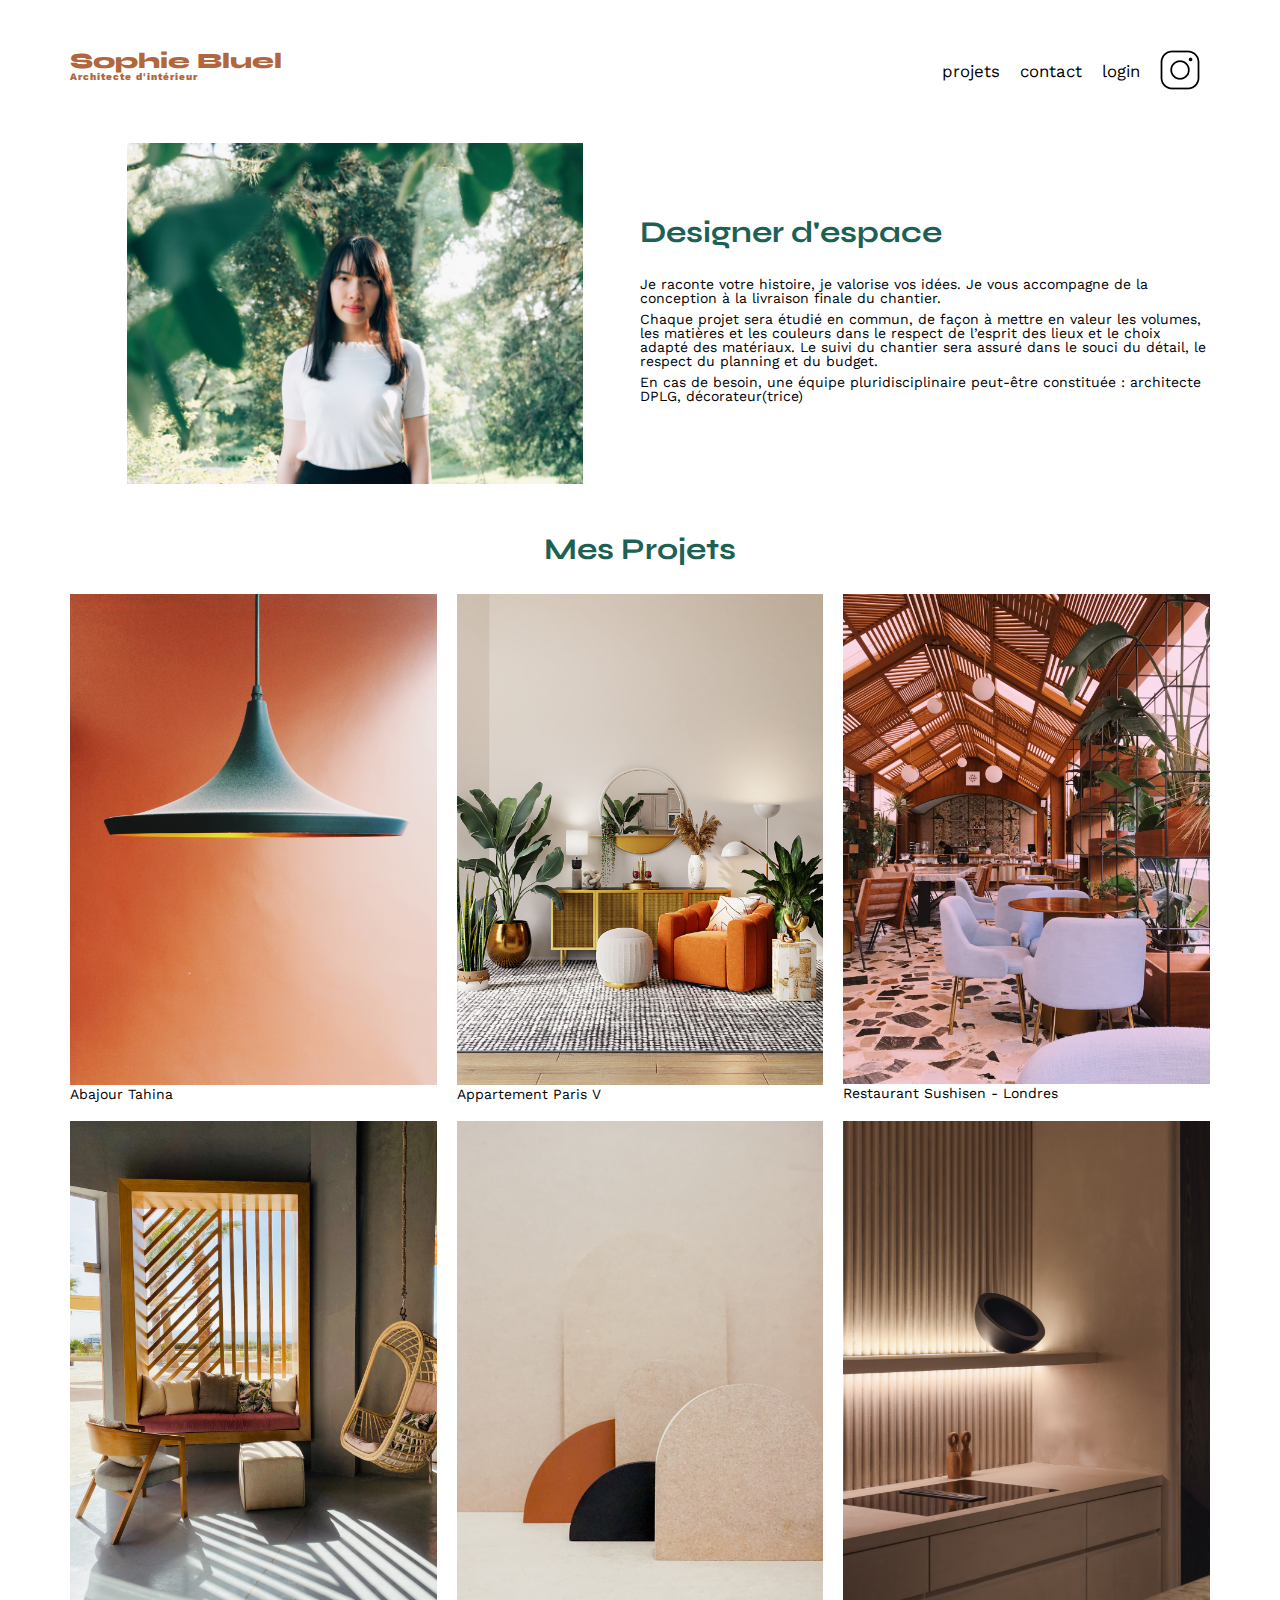
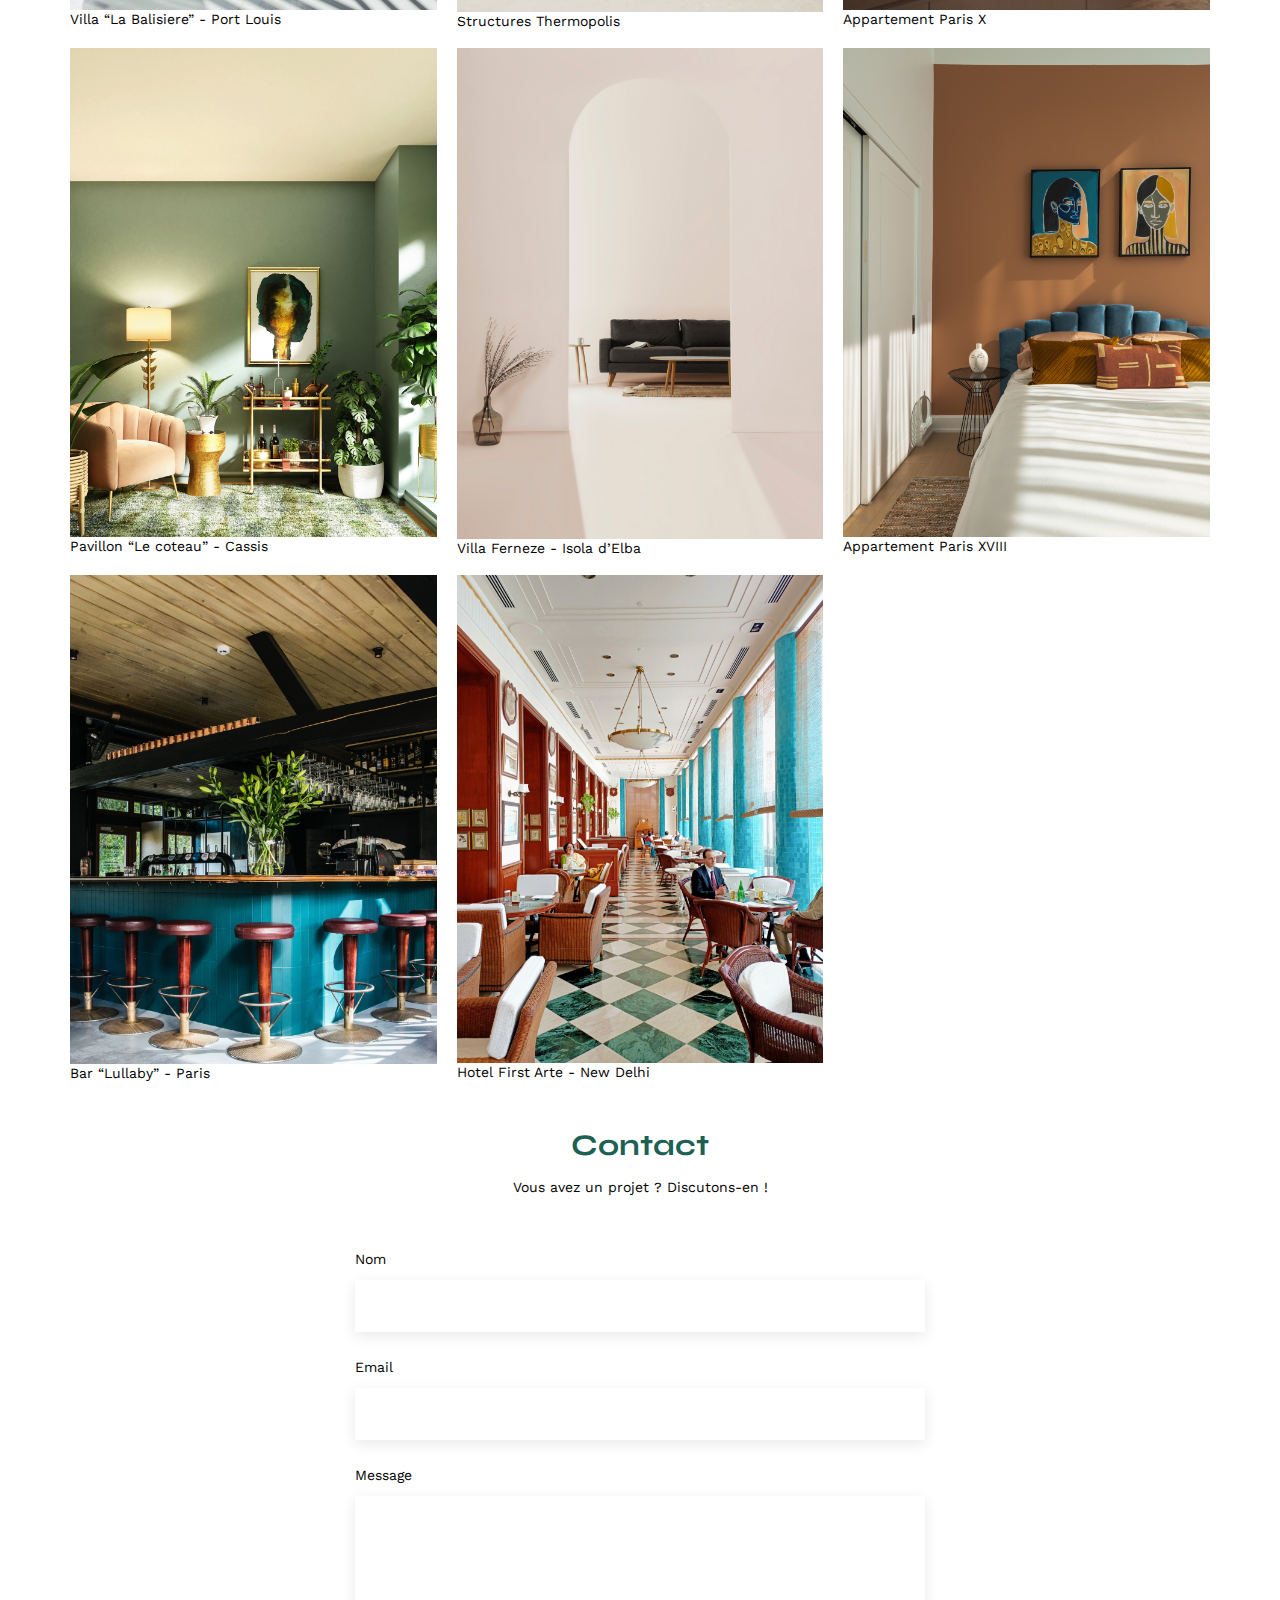
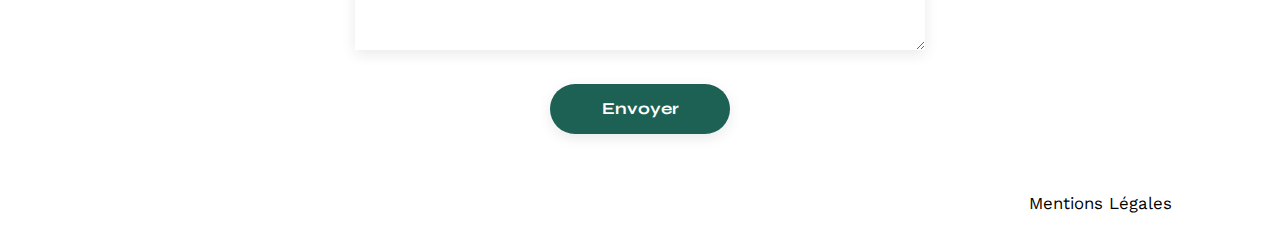
==== index.html @ c3209e40 "Étape 0 : Installez l'environnement de développement" ====
<!DOCTYPE html>
<html lang="fr">
<head>
	<meta charset="UTF-8">
	<title>Sophie Bluel - Architecte d'intérieur</title>
	<meta name="viewport" content="width=device-width, initial-scale=1.0">
	<link rel="preconnect" href="https://fonts.googleapis.com">
	<link rel="preconnect" href="https://fonts.gstatic.com" crossorigin>
	<link href="https://fonts.googleapis.com/css2?family=Syne:wght@700;800&family=Work+Sans&display=swap" rel="stylesheet">
	<meta name="description" content="">
	<link rel="stylesheet" href="./assets/style.css">
</head>
<body>
<header>
	<h1>Sophie Bluel <span>Architecte d'intérieur</span></h1>
	<nav>
		<ul>
			<li>projets</li>
			<li>contact</li>
			<li>login</li>
			<li><img src="./assets/icons/instagram.png" alt="Instagram"></li>
		</ul>
	</nav>
</header>
<main>
	<section id="introduction">
		<figure>
			<img src="./assets/images/sophie-bluel.png" alt="">
		</figure>
		<article>
			<h2>Designer d'espace</h2>
			<p>Je raconte votre histoire, je valorise vos idées. Je vous accompagne de la conception à la livraison finale du chantier.</p>
			<p>Chaque projet sera étudié en commun, de façon à mettre en valeur les volumes, les matières et les couleurs dans le respect de l’esprit des lieux et le choix adapté des matériaux. Le suivi du chantier sera assuré dans le souci du détail, le respect du planning et du budget.</p>
			<p>En cas de besoin, une équipe pluridisciplinaire peut-être constituée : architecte DPLG, décorateur(trice)</p>
		</article>
	</section>
	<section id="portfolio">
		<h2>Mes Projets</h2>
		<div class="gallery">
			<figure>
				<img src="assets/images/abajour-tahina.png" alt="Abajour Tahina">
				<figcaption>Abajour Tahina</figcaption>
			</figure>
			<figure>
				<img src="assets/images/appartement-paris-v.png" alt="Appartement Paris V">
				<figcaption>Appartement Paris V</figcaption>
			</figure>
			<figure>
				<img src="assets/images/restaurant-sushisen-londres.png" alt="Restaurant Sushisen - Londres">
				<figcaption>Restaurant Sushisen - Londres</figcaption>
			</figure>
			<figure>
				<img src="assets/images/la-balisiere.png" alt="Villa “La Balisiere” - Port Louis">
				<figcaption>Villa “La Balisiere” - Port Louis</figcaption>
			</figure>
			<figure>
				<img src="assets/images/structures-thermopolis.png" alt="Structures Thermopolis">
				<figcaption>Structures Thermopolis</figcaption>
			</figure>
			<figure>
				<img src="assets/images/appartement-paris-x.png" alt="Appartement Paris X">
				<figcaption>Appartement Paris X</figcaption>
			</figure>
			<figure>
				<img src="assets/images/le-coteau-cassis.png" alt="Pavillon “Le coteau” - Cassis">
				<figcaption>Pavillon “Le coteau” - Cassis</figcaption>
			</figure>
			<figure>
				<img src="assets/images/villa-ferneze.png" alt="Villa Ferneze - Isola d’Elba">
				<figcaption>Villa Ferneze - Isola d’Elba</figcaption>
			</figure>
			<figure>
				<img src="assets/images/appartement-paris-xviii.png" alt="Appartement Paris XVIII">
				<figcaption>Appartement Paris XVIII</figcaption>
			</figure>
			<figure>
				<img src="assets/images/bar-lullaby-paris.png" alt="Bar “Lullaby” - Paris">
				<figcaption>Bar “Lullaby” - Paris</figcaption>
			</figure>
			<figure>
				<img src="assets/images/hotel-first-arte-new-delhi.png" alt="Hotel First Arte - New Delhi">
				<figcaption>Hotel First Arte - New Delhi</figcaption>
			</figure>
		</div>
	</section>
	<section id="contact">
		<h2>Contact</h2>
		<p>Vous avez un projet ? Discutons-en !</p>
		<form action="#" method="post">
			<label for="name">Nom</label>
			<input type="text" name="name" id="name">
			<label for="email">Email</label>
			<input type="email" name="email" id="email">
			<label for="message">Message</label>
			<textarea name="message" id="message" cols="30" rows="10"></textarea>
			<input type="submit" value="Envoyer">
		</form>
	</section>
</main>

<footer>
	<nav>
		<ul>
			<li>Mentions Légales</li>
		</ul>
	</nav>
</footer>
</body>
</html>
---- assets/style.css ----
/* http://meyerweb.com/eric/tools/css/reset/
   v2.0 | 20110126
   License: none (public domain)
*/

html, body, div, span, applet, object, iframe,
h1, h2, h3, h4, h5, h6, p, blockquote, pre,
a, abbr, acronym, address, big, cite, code,
del, dfn, em, img, ins, kbd, q, s, samp,
small, strike, strong, sub, sup, tt, var,
b, u, i, center,
dl, dt, dd, ol, ul, li,
fieldset, form, label, legend,
table, caption, tbody, tfoot, thead, tr, th, td,
article, aside, canvas, details, embed,
figure, figcaption, footer, header, hgroup,
menu, nav, output, ruby, section, summary,
time, mark, audio, video {
	margin: 0;
	padding: 0;
	border: 0;
	font-size: 100%;
	font: inherit;
	vertical-align: baseline;
}
/* HTML5 display-role reset for older browsers */
article, aside, details, figcaption, figure,
footer, header, hgroup, menu, nav, section {
	display: block;
}
body {
	line-height: 1;
}
ol, ul {
	list-style: none;
}
blockquote, q {
	quotes: none;
}
blockquote:before, blockquote:after,
q:before, q:after {
	content: '';
	content: none;
}
table {
	border-collapse: collapse;
	border-spacing: 0;
}
/** end reset css**/
body {
	max-width: 1140px;
	margin:auto;
	font-family: 'Work Sans' ;
	font-size: 14px;
}
header {
	display: flex;
	justify-content: space-between;
	margin: 50px 0
}
section {
	margin: 50px 0
}

h1{
	display: flex;
	flex-direction: column;
	font-family: 'Syne';
	font-size: 22px;
	font-weight: 800;
	color: #B1663C
}

h1 > span {
	font-family: 'Work Sans';
	font-size:10px;
	letter-spacing: 0.1em;
;
}

h2{
	font-family: 'Syne';
	font-weight: 700;
	font-size: 30px;
	color: #1D6154
}
nav ul {
	display: flex;
	align-items: center;
	list-style-type: none;

}
nav li {
	padding: 0 10px;
	font-size: 1.2em;
}

li:hover {
	color: #B1663C;
}
#introduction {
	display: flex;
	align-items: center;
}
#introduction figure {
	flex: 1
}
#introduction img {
	display: block;
	margin: auto;
	width: 80%;
}

#introduction article {
	flex: 1
}
#introduction h2 {
	margin-bottom: 1em;
}

#introduction p {
	margin-bottom: 0.5em;
}
#portfolio h2 {
	text-align: center;
	margin-bottom: 1em;
}
.gallery {
	width: 100%;
	display: grid;
	grid-template-columns: 1fr 1fr 1fr;
	grid-column-gap: 20px;
	grid-row-gap: 20px;
}

.gallery img {
	width: 100%;

}
#contact {
	width: 50%;
margin: auto;
}
#contact > * {
	text-align: center;

}
#contact h2{
	margin-bottom: 20px;
}
#contact form {
	text-align: left;
	margin-top:30px;
	display: flex;
	flex-direction: column;
}

#contact input {
	height: 50px;
	font-size: 1.2em;
	border: none;
	box-shadow: 0px 4px 14px rgba(0, 0, 0, 0.09);
}
#contact label {
	margin: 2em 0 1em 0;
}
#contact textarea {
	border: none;
	box-shadow: 0px 4px 14px rgba(0, 0, 0, 0.09);
}

input[type="submit"]{
	font-family: 'Syne';
	font-weight: 700;
	color: white;
	background-color: #1D6154;
	margin : 2em auto ;
	width: 180px;
	text-align: center;
	border-radius: 60px ;
}

footer nav ul {
	display: flex;
	justify-content: flex-end;
	margin: 2em
}
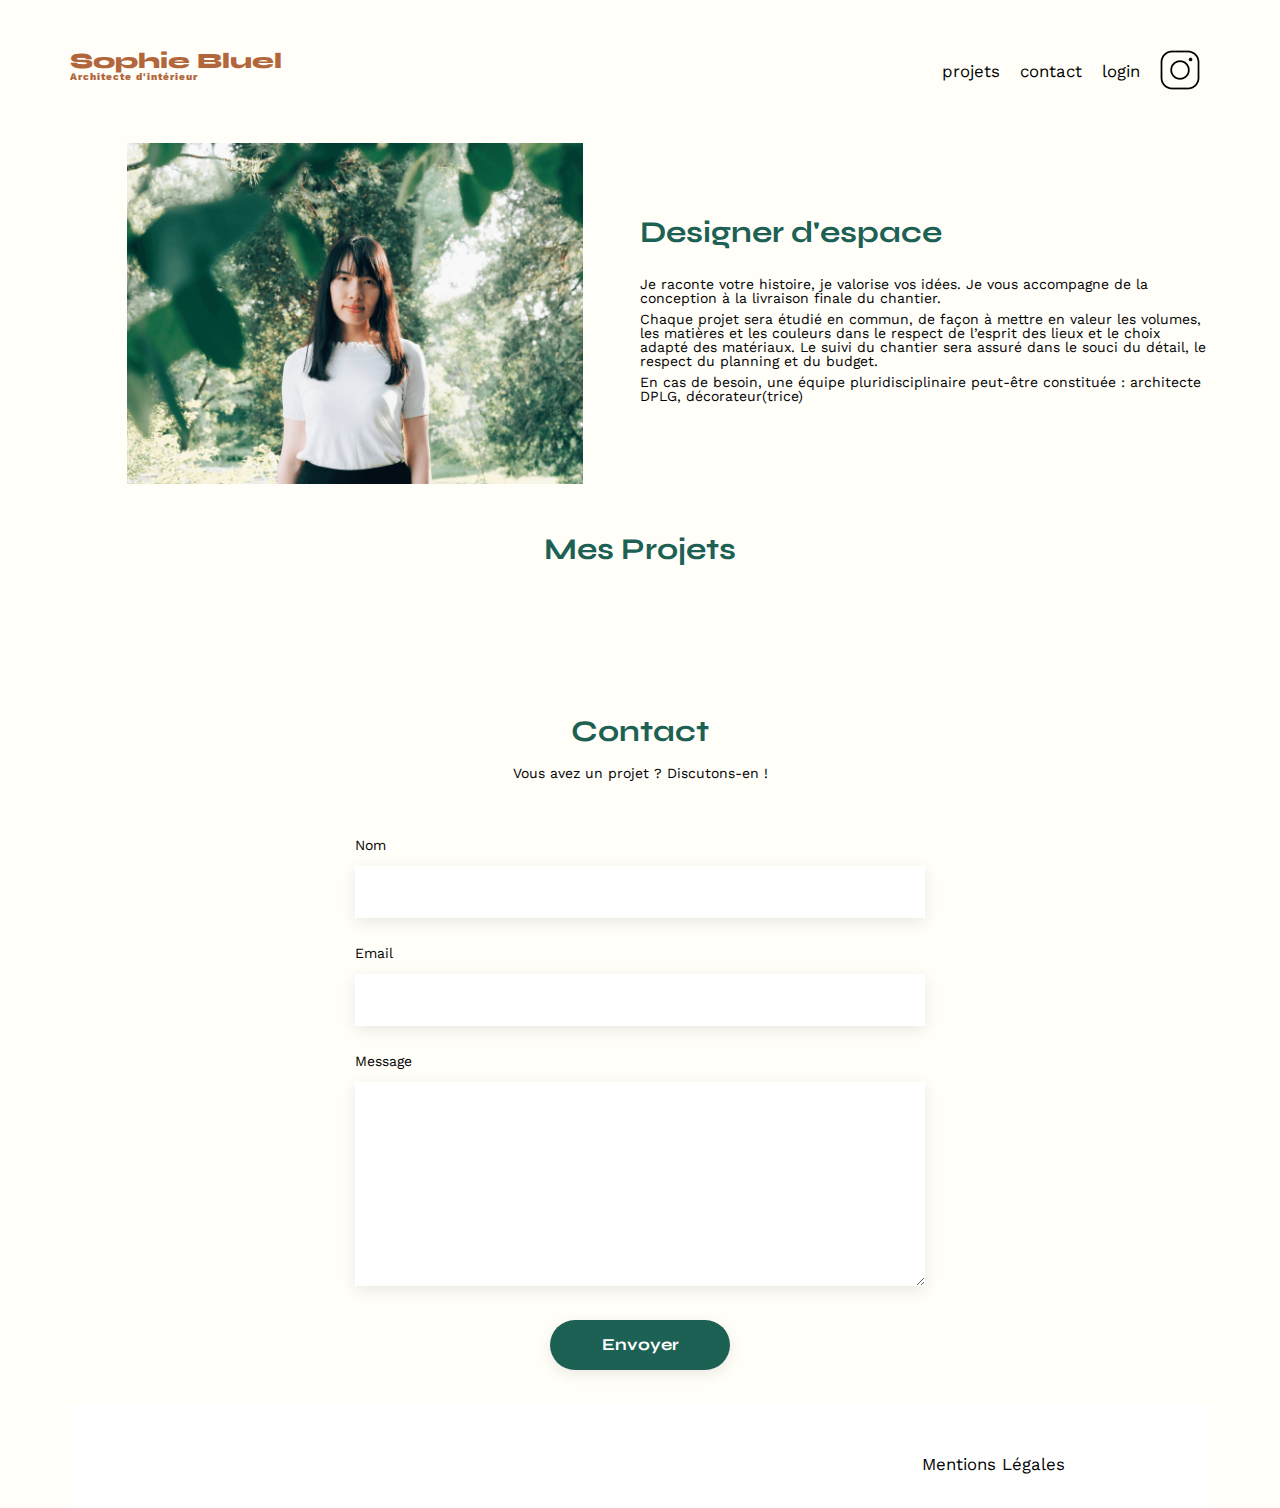
==== commit b112dbab: "Étape 1 : Créez la page de présentation des travaux à partir du HTML existant" ====
--- a/index.html
+++ b/index.html
@@ -8,24 +8,33 @@
 	<link rel="preconnect" href="https://fonts.gstatic.com" crossorigin>
 	<link href="https://fonts.googleapis.com/css2?family=Syne:wght@700;800&family=Work+Sans&display=swap" rel="stylesheet">
 	<meta name="description" content="">
-	<link rel="stylesheet" href="./assets/style.css">
+	<link rel="stylesheet" href="css/style.css">
 </head>
 <body>
 <header>
-	<h1>Sophie Bluel <span>Architecte d'intérieur</span></h1>
+	<a href="index.html">
+		<h1>Sophie Bluel <span>Architecte d'intérieur</span></h1>
+	</a>
 	<nav>
 		<ul>
-			<li>projets</li>
-			<li>contact</li>
-			<li>login</li>
-			<li><img src="./assets/icons/instagram.png" alt="Instagram"></li>
+			<li>
+				<a href="#portfolio">projets</a></li>
+			<li>
+				<a href="#contact">contact</a></li>
+			<li>
+				<a href="#">login</a></li>
+			<li>
+				<a href="#">
+					<img src="assets/icons/instagram.png" alt="Instagram">
+				</a>
+			</li>
 		</ul>
 	</nav>
 </header>
 <main>
 	<section id="introduction">
 		<figure>
-			<img src="./assets/images/sophie-bluel.png" alt="">
+			<img src="assets/images/sophie-bluel.png" alt="">
 		</figure>
 		<article>
 			<h2>Designer d'espace</h2>
@@ -36,51 +45,9 @@
 	</section>
 	<section id="portfolio">
 		<h2>Mes Projets</h2>
+		<div class="filters">
+		</div>
 		<div class="gallery">
-			<figure>
-				<img src="assets/images/abajour-tahina.png" alt="Abajour Tahina">
-				<figcaption>Abajour Tahina</figcaption>
-			</figure>
-			<figure>
-				<img src="assets/images/appartement-paris-v.png" alt="Appartement Paris V">
-				<figcaption>Appartement Paris V</figcaption>
-			</figure>
-			<figure>
-				<img src="assets/images/restaurant-sushisen-londres.png" alt="Restaurant Sushisen - Londres">
-				<figcaption>Restaurant Sushisen - Londres</figcaption>
-			</figure>
-			<figure>
-				<img src="assets/images/la-balisiere.png" alt="Villa “La Balisiere” - Port Louis">
-				<figcaption>Villa “La Balisiere” - Port Louis</figcaption>
-			</figure>
-			<figure>
-				<img src="assets/images/structures-thermopolis.png" alt="Structures Thermopolis">
-				<figcaption>Structures Thermopolis</figcaption>
-			</figure>
-			<figure>
-				<img src="assets/images/appartement-paris-x.png" alt="Appartement Paris X">
-				<figcaption>Appartement Paris X</figcaption>
-			</figure>
-			<figure>
-				<img src="assets/images/le-coteau-cassis.png" alt="Pavillon “Le coteau” - Cassis">
-				<figcaption>Pavillon “Le coteau” - Cassis</figcaption>
-			</figure>
-			<figure>
-				<img src="assets/images/villa-ferneze.png" alt="Villa Ferneze - Isola d’Elba">
-				<figcaption>Villa Ferneze - Isola d’Elba</figcaption>
-			</figure>
-			<figure>
-				<img src="assets/images/appartement-paris-xviii.png" alt="Appartement Paris XVIII">
-				<figcaption>Appartement Paris XVIII</figcaption>
-			</figure>
-			<figure>
-				<img src="assets/images/bar-lullaby-paris.png" alt="Bar “Lullaby” - Paris">
-				<figcaption>Bar “Lullaby” - Paris</figcaption>
-			</figure>
-			<figure>
-				<img src="assets/images/hotel-first-arte-new-delhi.png" alt="Hotel First Arte - New Delhi">
-				<figcaption>Hotel First Arte - New Delhi</figcaption>
-			</figure>
 		</div>
 	</section>
 	<section id="contact">
@@ -101,9 +68,14 @@
 <footer>
 	<nav>
 		<ul>
-			<li>Mentions Légales</li>
+			<li>
+				<a href="#">Mentions Légales</a></li>
 		</ul>
 	</nav>
 </footer>
+
+<!-- Entry point -->
+<script type="module" src="scripts/app.js"></script>
+
 </body>
 </html>
--- a/css/style.css
+++ b/css/style.css
@@ -0,0 +1,290 @@
+/* http://meyerweb.com/eric/tools/css/reset/
+   v2.0 | 20110126
+   License: none (public domain)
+*/
+
+html, body, div, span, applet, object, iframe,
+h1, h2, h3, h4, h5, h6, p, blockquote, pre,
+a, abbr, acronym, address, big, cite, code,
+del, dfn, em, img, ins, kbd, q, s, samp,
+small, strike, strong, sub, sup, tt, var,
+b, u, i, center,
+dl, dt, dd, ol, ul, li,
+fieldset, form, label, legend,
+table, caption, tbody, tfoot, thead, tr, th, td,
+article, aside, canvas, details, embed,
+figure, figcaption, footer, header, hgroup,
+menu, nav, output, ruby, section, summary,
+time, mark, audio, video {
+	margin: 0;
+	padding: 0;
+	border: 0;
+	font-size: 100%;
+	font: inherit;
+	vertical-align: baseline;
+}
+/* HTML5 display-role reset for older browsers */
+article, aside, details, figcaption, figure,
+footer, header, hgroup, menu, nav, section {
+	display: block;
+}
+body {
+	line-height: 1;
+}
+ol, ul {
+	list-style: none;
+}
+blockquote, q {
+	quotes: none;
+}
+blockquote:before, blockquote:after,
+q:before, q:after {
+	content: '';
+	content: none;
+}
+table {
+	border-collapse: collapse;
+	border-spacing: 0;
+}
+/** end reset css**/
+body {
+	max-width: 1140px;
+	margin:auto;
+	font-family: 'Work Sans' ;
+	font-size: 14px;
+}
+header {
+	display: flex;
+	justify-content: space-between;
+	margin: 50px 0;
+}
+section {
+	margin: 50px 0;
+}
+
+h1{
+	display: flex;
+	flex-direction: column;
+	font-family: 'Syne';
+	font-size: 22px;
+	font-weight: 800;
+	color: #B1663C;
+}
+
+h1 > span {
+	font-family: 'Work Sans';
+	font-size:10px;
+	letter-spacing: 0.1em;
+}
+
+h2{
+	font-family: 'Syne';
+	font-weight: 700;
+	font-size: 30px;
+	color: #1D6154;
+}
+nav ul {
+	display: flex;
+	align-items: center;
+	list-style-type: none;
+
+}
+nav li {
+	padding: 0 10px;
+	font-size: 1.2em;
+}
+
+li a:hover {
+	color: #B1663C;
+}
+
+#introduction {
+	display: flex;
+	align-items: center;
+}
+#introduction figure {
+	flex: 1
+}
+#introduction img {
+	display: block;
+	margin: auto;
+	width: 80%;
+}
+
+#introduction article {
+	flex: 1
+}
+#introduction h2 {
+	margin-bottom: 1em;
+}
+
+#introduction p {
+	margin-bottom: 0.5em;
+}
+#portfolio h2 {
+	text-align: center;
+	margin-bottom: 1em;
+}
+.gallery {
+	width: 100%;
+	display: grid;
+	grid-template-columns: 1fr 1fr 1fr;
+	grid-column-gap: 20px;
+	grid-row-gap: 20px;
+}
+
+.gallery img {
+	width: 100%;
+
+}
+#contact {
+	width: 50%;
+margin: auto;
+}
+#contact > * {
+	text-align: center;
+
+}
+#contact h2{
+	margin-bottom: 20px;
+}
+#contact form {
+	text-align: left;
+	margin-top:30px;
+	display: flex;
+	flex-direction: column;
+}
+
+#contact input {
+	height: 50px;
+	font-size: 1.2em;
+	border: none;
+	box-shadow: 0px 4px 14px rgba(0, 0, 0, 0.09);
+}
+#contact label {
+	margin: 2em 0 1em 0;
+}
+#contact textarea {
+	border: none;
+	box-shadow: 0px 4px 14px rgba(0, 0, 0, 0.09);
+}
+
+input[type="submit"] {
+	font-family: 'Syne';
+	font-weight: 700;
+	color: white;
+	background-color: #1D6154;
+	margin : 2em auto ;
+	width: 180px;
+	text-align: center;
+	border-radius: 60px ;
+}
+
+footer nav ul {
+	display: flex;
+	justify-content: flex-end;
+	margin: 2em
+}
+
+
+/* Generic classes*/
+body {
+	background: #FFFEF8;
+	scroll-behavior: smooth;
+}
+
+a:link,
+a:visited {
+	color: currentColor;
+}	
+
+a:hover,
+a:focus,
+a:active,
+li .active {
+	font-weight: 700;
+}
+
+input[type="submit"]:hover,
+input[type="submit"]:focus,
+.filters button:hover,
+.filters button:focus,
+.filters .active {
+	color: #fff;
+	background-color: #0E2F28;
+}
+
+a {
+	text-decoration: none;
+}
+
+a,
+ul li,
+input,
+button {
+	cursor: pointer;
+}
+
+article p::selection,
+figcaption::selection {
+	color: #B1663C;
+}
+
+input[type="text"],
+input[type="email"],
+textarea {
+	font-family: 'Work Sans';
+}
+
+textarea {
+	font-size: 1.2em;
+}
+
+footer {
+	height: 60px;
+	background-color: #fff;
+	padding: 24px 107px 20px 0;
+}
+
+/* Works */
+
+.filters {
+	display: flex;
+	justify-content: center;
+	align-items: center;
+	gap: 10px;
+	margin: 51px 0;
+}
+
+.filters button {
+	font-family: 'Syne';
+	font-weight: 700;
+	font-size: 16px;
+	text-align: center;
+	color: #1D6154;
+	background-color: transparent;
+	border-radius: 60px;
+	border: 1px solid #1D6154;
+	padding: 9px 15px;
+	cursor: pointer;
+	min-width: 100px;
+}
+
+figcaption {
+	padding-top: 7px;
+}
+
+
+/* Login */
+
+.section-login {
+	display: flex;
+	flex-direction: column;
+	justify-content: center;
+	max-width: 380px;
+	padding: 150px 0px 355px 0px;
+}
+
+.section-login a {
+	text-decoration: underline;
+}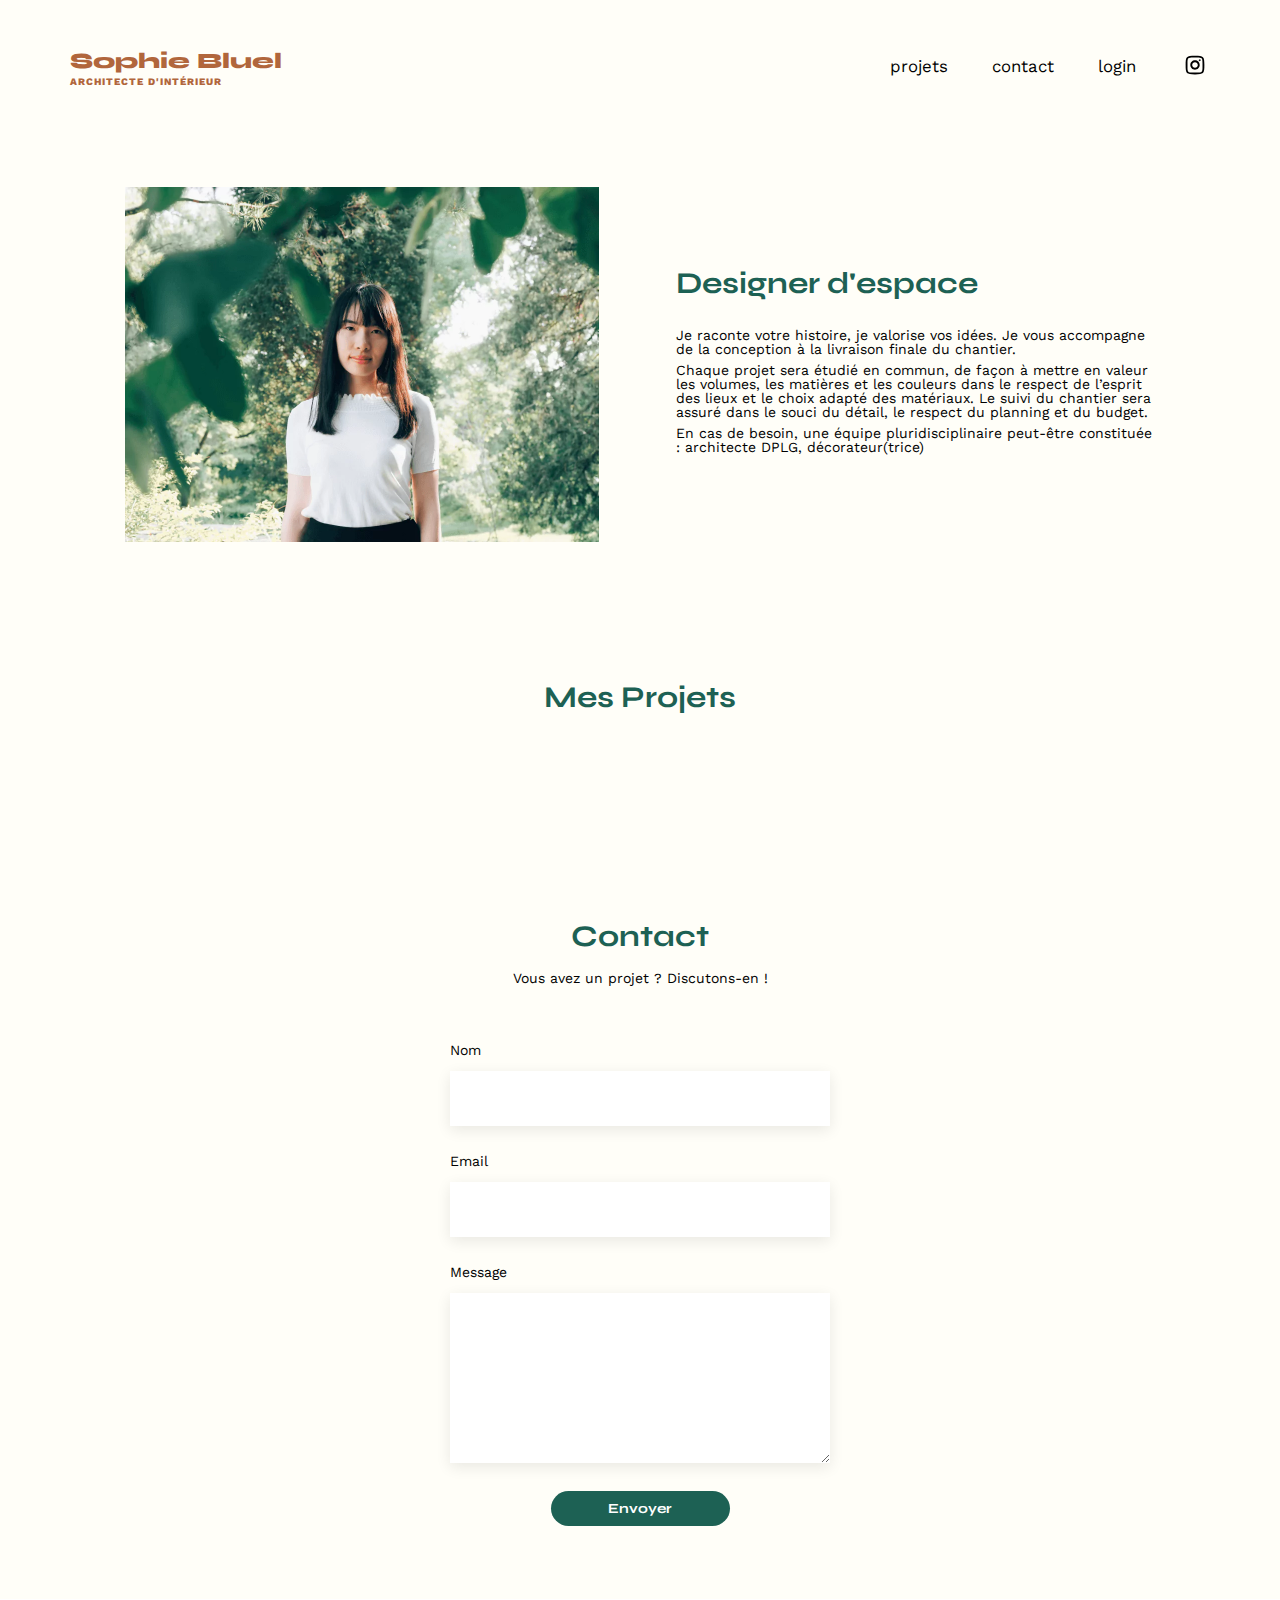
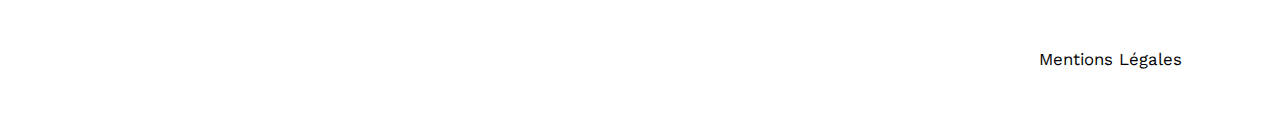
==== commit 86e62daa: "Étape 3.1 : Ajout de la fenêtre modale" ====
--- a/index.html
+++ b/index.html
@@ -10,72 +10,255 @@
 	<meta name="description" content="">
 	<link rel="stylesheet" href="css/style.css">
 </head>
+
 <body>
-<header>
-	<a href="index.html">
-		<h1>Sophie Bluel <span>Architecte d'intérieur</span></h1>
-	</a>
-	<nav>
-		<ul>
-			<li>
-				<a href="#portfolio">projets</a></li>
-			<li>
-				<a href="#contact">contact</a></li>
-			<li>
-				<a href="#">login</a></li>
-			<li>
-				<a href="#">
-					<img src="assets/icons/instagram.png" alt="Instagram">
-				</a>
-			</li>
-		</ul>
-	</nav>
-</header>
-<main>
-	<section id="introduction">
-		<figure>
-			<img src="assets/images/sophie-bluel.png" alt="">
-		</figure>
-		<article>
-			<h2>Designer d'espace</h2>
-			<p>Je raconte votre histoire, je valorise vos idées. Je vous accompagne de la conception à la livraison finale du chantier.</p>
-			<p>Chaque projet sera étudié en commun, de façon à mettre en valeur les volumes, les matières et les couleurs dans le respect de l’esprit des lieux et le choix adapté des matériaux. Le suivi du chantier sera assuré dans le souci du détail, le respect du planning et du budget.</p>
-			<p>En cas de besoin, une équipe pluridisciplinaire peut-être constituée : architecte DPLG, décorateur(trice)</p>
-		</article>
-	</section>
-	<section id="portfolio">
-		<h2>Mes Projets</h2>
-		<div class="filters">
+
+	<!-- Banner -->
+	<div class="editor-mode">
+		<div class="banner-editor-mode">
+			<svg class="feather feather-edit" fill="none" height="16" stroke="currentColor" stroke-linecap="round" stroke-linejoin="round" stroke-width="2" viewBox="0 0 24 24" width="24" xmlns="http://www.w3.org/2000/svg">
+				<path d="M11 4H4a2 2 0 0 0-2 2v14a2 2 0 0 0 2 2h14a2 2 0 0 0 2-2v-7"/>
+				<path d="M18.5 2.5a2.121 2.121 0 0 1 3 3L12 15l-4 1 1-4 9.5-9.5z"/>
+			</svg>
+			<p>Mode édition</p>
 		</div>
-		<div class="gallery">
-		</div>
-	</section>
-	<section id="contact">
-		<h2>Contact</h2>
-		<p>Vous avez un projet ? Discutons-en !</p>
-		<form action="#" method="post">
-			<label for="name">Nom</label>
-			<input type="text" name="name" id="name">
-			<label for="email">Email</label>
-			<input type="email" name="email" id="email">
-			<label for="message">Message</label>
-			<textarea name="message" id="message" cols="30" rows="10"></textarea>
-			<input type="submit" value="Envoyer">
-		</form>
-	</section>
-</main>
-
-<footer>
-	<nav>
-		<ul>
-			<li>
-				<a href="#">Mentions Légales</a></li>
-		</ul>
-	</nav>
-</footer>
-
-<!-- Entry point -->
-<script type="module" src="scripts/app.js"></script>
+	</div>
+	<!-- End of banner -->
+
+	<!-- Header -->
+	<header class="screen-main">
+		<a href="index.html">
+			<h1>Sophie Bluel <span>Architecte d'intérieur</span></h1>
+		</a>
+		<nav>
+			<ul>
+				<li>
+					<a href="#portfolio">projets</a></li>
+				<li>
+					<a href="#contact">contact</a></li>
+				<li>
+					<a href="./pages/login.html" id="login__label">login</a></li>
+				<li>
+					<a href="#">
+						<svg xmlns="http://www.w3.org/2000/svg" x="0px" y="0px" width="30" height="30" viewBox="0 0 64 64">
+							<path d="M 31.820312 12 C 13.439312 12 12 13.439312 12 31.820312 L 12 32.179688 C 12 50.560688 13.439312 52 31.820312 52 L 32.179688 52 C 50.560688 52 52 50.560688 52 32.179688 L 52 32 C 52 13.452 50.548 12 32 12 L 31.820312 12 z M 28 16 L 36 16 C 47.129 16 48 16.871 48 28 L 48 36 C 48 47.129 47.129 48 36 48 L 28 48 C 16.871 48 16 47.129 16 36 L 16 28 C 16 16.871 16.871 16 28 16 z M 41.994141 20 C 40.889141 20.003 39.997 20.900859 40 22.005859 C 40.003 23.110859 40.900859 24.003 42.005859 24 C 43.110859 23.997 44.003 23.099141 44 21.994141 C 43.997 20.889141 43.099141 19.997 41.994141 20 z M 31.976562 22 C 26.454563 22.013 21.987 26.501437 22 32.023438 C 22.013 37.545437 26.501437 42.013 32.023438 42 C 37.545437 41.987 42.013 37.498562 42 31.976562 C 41.987 26.454563 37.498562 21.987 31.976562 22 z M 31.986328 26 C 35.299328 25.992 37.992 28.673328 38 31.986328 C 38.007 35.299328 35.326672 37.992 32.013672 38 C 28.700672 38.008 26.008 35.327672 26 32.013672 C 25.992 28.700672 28.673328 26.008 31.986328 26 z"></path>
+						</svg>
+					</a>
+				</li>
+			</ul>
+		</nav>
+	</header>
+	<!-- End of header -->
+
+	<!-- Main -->
+	<main class="screen-main">
+
+		<!-- Section Introduction -->
+		<section id="introduction" class="screen-inner">
+			<figure>
+				<img src="assets/images/sophie-bluel.webp" width="474" height="355" alt="Photo de Sophie Bluel sur fond de feuillage vert">
+			</figure>
+			<article>
+				<h2>Designer d'espace</h2>
+				<p>Je raconte votre histoire, je valorise vos idées. Je vous accompagne de la conception à la livraison finale du chantier.</p>
+				<p>Chaque projet sera étudié en commun, de façon à mettre en valeur les volumes, les matières et les couleurs dans le respect de l’esprit des lieux et le choix adapté des matériaux. Le suivi du chantier sera assuré dans le souci du détail, le respect du planning et du budget.</p>
+				<p>En cas de besoin, une équipe pluridisciplinaire peut-être constituée : architecte DPLG, décorateur(trice)</p>
+			</article>
+		</section>
+		<!-- End of Introduction -->
+
+		<!-- Modal section -->
+		<section class="editor-mode">
+
+			<dialog class="modal">
+				<img src="assets/icons/array.svg" class="modal__nav--back" alt="Retourner à l'étape précédente">
+				<img src="assets/icons/cross.svg" class="modal__nav--close" alt="Fermer la fenêtre">
+				<h3 class="modal__heading">Galerie photo</h3>
+
+				<!-- modal__wrapper -->
+				<div class="modal__wrapper">
+
+					<!-- modal-delete section -->
+					<section class="modal-delete modal__page--1">
+
+						<div class="modal-delete__gallery">
+							<figure>
+								<img src="assets/images/abajour-tahina.webp" class="modal-delete__image" alt="Abajour Tahina">
+								<span class="modal-delete__icon">
+									<img src="assets/icons/trash.svg" class="modal-delete__trash" alt="Icône pour supprimer un projet">	
+								</span>
+								</figure>
+							<figure>
+								<img src="assets/images/appartement-paris-v.webp" class="modal-delete__image" alt="Appartement Paris V">
+								<span class="modal-delete__icon">
+									<img src="assets/icons/trash.svg" class="modal-delete__trash" alt="Icône pour supprimer un projet">	
+								</span>
+							</figure>
+							<figure>
+								<img src="assets/images/restaurant-sushisen-londres.webp" class="modal-delete__image" alt="Restaurant Sushisen - Londres">
+								<span class="modal-delete__icon">
+									<img src="assets/icons/trash.svg" class="modal-delete__trash" alt="Icône pour supprimer un projet">	
+								</span>
+							</figure>
+							<figure>
+								<img src="assets/images/la-balisiere.webp" class="modal-delete__image" alt="Villa La Balisiere - Port Louis">
+								<span class="modal-delete__icon">
+									<img src="assets/icons/trash.svg" class="modal-delete__trash" alt="Icône pour supprimer un projet">	
+								</span>
+							</figure>
+							<figure>
+								<img src="assets/images/structures-thermopolis.webp" class="modal-delete__image" alt="Structures Thermopolis">
+								<span class="modal-delete__icon">
+									<img src="assets/icons/trash.svg" class="modal-delete__trash" alt="Icône pour supprimer un projet">	
+								</span>
+							</figure>
+							<figure>
+								<img src="assets/images/appartement-paris-x.webp" class="modal-delete__image" alt="Appartement Paris X">
+								<span class="modal-delete__icon">
+									<img src="assets/icons/trash.svg" class="modal-delete__trash" alt="Icône pour supprimer un projet">	
+								</span>
+							</figure>
+							<figure>
+								<img src="assets/images/la-balisiere.webp" class="modal-delete__image" alt="Villa La Balisiere - Port Louis">
+								<span class="modal-delete__icon">
+									<img src="assets/icons/trash.svg" class="modal-delete__trash" alt="Icône pour supprimer un projet">	
+								</span>
+							</figure>
+							<figure>
+								<img src="assets/images/structures-thermopolis.webp" class="modal-delete__image" alt="Structures Thermopolis">
+								<span class="modal-delete__icon">
+									<img src="assets/icons/trash.svg" class="modal-delete__trash" alt="Icône pour supprimer un projet">	
+								</span>
+							</figure>
+							<figure>
+								<img src="assets/images/appartement-paris-x.webp" class="modal-delete__image" alt="Appartement Paris X">
+								<span class="modal-delete__icon">
+									<img src="assets/icons/trash.svg" class="modal-delete__trash" alt="Icône pour supprimer un projet">	
+								</span>
+							</figure>
+							<figure>
+								<img src="assets/images/appartement-paris-x.webp" class="modal-delete__image" alt="Appartement Paris X">
+								<span class="modal-delete__icon">
+									<img src="assets/icons/trash.svg" class="modal-delete__trash" alt="Icône pour supprimer un projet">	
+								</span>
+							</figure>
+						</div>
+
+						<div class="modal-delete__nav">
+							<button class="cta modal__cta modal-delete__cta" id="add-project">Ajouter une photo</button>
+						</div>
+
+					</section>
+					<!-- End of modal-delete section -->
+
+					<!-- modal-add section -->
+					<section class="modal-add modal__page--2">
+
+						<form class="modal-add__form" method="dialog">
+
+							<div class="photo-upload">
+								<img 
+									src="assets/icons/upload-photo.svg" 
+									class="photo-upload__image" 
+									alt="Icône représentant une image-type">
+								<label 
+									for="photo-file" 
+									class="photo-upload__label">
+									<strong>+ Ajouter photo</strong>
+								</label>
+								<input 
+									type="file" 
+									id="photo-file"
+									name="photo-file" 
+									class="photo-upload__input" 
+									accept="image/jpg, image/png" />
+								<p>jpg, png : 4mo max</p>
+							</div>
+
+
+							<label for="photo-title" class="photo-title__label">Titre</label>
+							<input type="text" name="photo-title" id="photo-title">
+
+							<label for="photo-category" class="photo-category__label">Catégorie</label>
+							<select name="categories" id="photo-category">
+								<option value=""></option>
+								<option value="objets">Objets</option>
+								<option value="appartements">Appartements</option>
+								<option value="bar-et-restaurant">Bar & Restaurant</option>
+							</select>
+
+							<div class="modal-add__border">
+								<input type="submit" value="Valider" id="save-project" class="cta modal__cta" disabled>
+							</div>
+
+						</form>
+			
+					</section>
+					<!-- End of modal-add section -->
+
+				</div>
+				<!-- End of modal__wrapper -->
+
+			</dialog>
+
+		</section>
+		<!-- Enf of modal section -->
+
+		<!-- Portfolio section -->
+		<section id="portfolio" class="screen-inner">
+			<div class="portfolio__heading">
+				<h2>Mes Projets</h2>
+				<div class="editor-mode">
+					<div class="modal--open button-modify">
+						<svg class="feather feather-edit" fill="none" height="16" stroke="currentColor" stroke-linecap="round" stroke-linejoin="round" stroke-width="2" viewBox="0 0 24 24" width="24" xmlns="http://www.w3.org/2000/svg">
+							<path d="M11 4H4a2 2 0 0 0-2 2v14a2 2 0 0 0 2 2h14a2 2 0 0 0 2-2v-7"/>
+							<path d="M18.5 2.5a2.121 2.121 0 0 1 3 3L12 15l-4 1 1-4 9.5-9.5z"/>
+						</svg>
+						<p>modifier</p>
+					</div>
+				</div>
+			</div>
+			<div class="visitor-mode">
+				<div class="filters">
+				</div>	
+			</div>
+			<div class="gallery">
+			</div>
+		</section>
+		<!-- End of portfolio section -->
+
+		<!-- Contact section -->
+		<section id="contact-form" class="section-form section-form--contact">
+			<h2>Contact</h2>
+			<p>Vous avez un projet ? Discutons-en !</p>
+			<form action="#" method="post">
+				<label for="name">Nom</label>
+				<input type="text" name="name" id="name">
+				<label for="email">Email</label>
+				<input type="email" name="email" id="email">
+				<label for="message">Message</label>
+				<textarea name="message" id="message" cols="30" rows="10"></textarea>
+				<input type="submit" value="Envoyer" class="cta contact__cta">
+			</form>
+		</section>
+		<!-- End of contact section -->
+
+	<!-- End of main -->
+	</main>
+
+	<!-- Footer -->
+	<footer>
+		<nav class="screen-main">
+			<ul>
+				<li>
+					<a href="#">Mentions Légales</a></li>
+			</ul>
+		</nav>
+	</footer>
+	<!-- End of footer -->
+
+	<!-- Entry point -->
+	<script type="module" src="scripts/app.js"></script>
 
 </body>
-</html>
+</html>--- a/css/style.css
+++ b/css/style.css
@@ -1,13 +1,18 @@
+/*
+  ========================================
+  $Reset
+  ========================================
+*/
 /* http://meyerweb.com/eric/tools/css/reset/
    v2.0 | 20110126
    License: none (public domain)
-*/
-
+	 Part of
+*/
 html, body, div, span, applet, object, iframe,
 h1, h2, h3, h4, h5, h6, p, blockquote, pre,
 a, abbr, acronym, address, big, cite, code,
 del, dfn, em, img, ins, kbd, q, s, samp,
-small, strike, strong, sub, sup, tt, var,
+small, strike, sub, sup, tt, var,
 b, u, i, center,
 dl, dt, dd, ol, ul, li,
 fieldset, form, label, legend,
@@ -16,275 +21,497 @@
 figure, figcaption, footer, header, hgroup,
 menu, nav, output, ruby, section, summary,
 time, mark, audio, video {
-	margin: 0;
-	padding: 0;
-	border: 0;
-	font-size: 100%;
-	font: inherit;
-	vertical-align: baseline;
-}
+  margin: 0;
+  padding: 0;
+  border: 0;
+  font-size: 100%;
+  font: inherit;
+  vertical-align: baseline;
+}
+
 /* HTML5 display-role reset for older browsers */
 article, aside, details, figcaption, figure,
 footer, header, hgroup, menu, nav, section {
-	display: block;
-}
+  display: block;
+}
+
 body {
-	line-height: 1;
-}
+  line-height: 1;
+}
+
+img {
+  vertical-align: middle;
+  max-width: 100%;
+}
+
 ol, ul {
-	list-style: none;
-}
-blockquote, q {
-	quotes: none;
-}
-blockquote:before, blockquote:after,
-q:before, q:after {
-	content: '';
-	content: none;
-}
-table {
-	border-collapse: collapse;
-	border-spacing: 0;
-}
-/** end reset css**/
-body {
-	max-width: 1140px;
-	margin:auto;
-	font-family: 'Work Sans' ;
-	font-size: 14px;
-}
-header {
-	display: flex;
-	justify-content: space-between;
-	margin: 50px 0;
-}
-section {
-	margin: 50px 0;
-}
-
-h1{
-	display: flex;
-	flex-direction: column;
-	font-family: 'Syne';
-	font-size: 22px;
-	font-weight: 800;
-	color: #B1663C;
-}
-
-h1 > span {
-	font-family: 'Work Sans';
-	font-size:10px;
-	letter-spacing: 0.1em;
-}
-
-h2{
-	font-family: 'Syne';
-	font-weight: 700;
-	font-size: 30px;
-	color: #1D6154;
-}
-nav ul {
-	display: flex;
-	align-items: center;
-	list-style-type: none;
-
-}
-nav li {
-	padding: 0 10px;
-	font-size: 1.2em;
-}
-
-li a:hover {
-	color: #B1663C;
-}
-
-#introduction {
-	display: flex;
-	align-items: center;
-}
-#introduction figure {
-	flex: 1
-}
-#introduction img {
-	display: block;
-	margin: auto;
-	width: 80%;
-}
-
-#introduction article {
-	flex: 1
-}
-#introduction h2 {
-	margin-bottom: 1em;
-}
-
-#introduction p {
-	margin-bottom: 0.5em;
-}
-#portfolio h2 {
-	text-align: center;
-	margin-bottom: 1em;
-}
-.gallery {
-	width: 100%;
-	display: grid;
-	grid-template-columns: 1fr 1fr 1fr;
-	grid-column-gap: 20px;
-	grid-row-gap: 20px;
-}
-
-.gallery img {
-	width: 100%;
-
-}
-#contact {
-	width: 50%;
-margin: auto;
-}
-#contact > * {
-	text-align: center;
-
-}
-#contact h2{
-	margin-bottom: 20px;
-}
-#contact form {
-	text-align: left;
-	margin-top:30px;
-	display: flex;
-	flex-direction: column;
-}
-
-#contact input {
-	height: 50px;
-	font-size: 1.2em;
-	border: none;
-	box-shadow: 0px 4px 14px rgba(0, 0, 0, 0.09);
-}
-#contact label {
-	margin: 2em 0 1em 0;
-}
-#contact textarea {
-	border: none;
-	box-shadow: 0px 4px 14px rgba(0, 0, 0, 0.09);
-}
-
-input[type="submit"] {
-	font-family: 'Syne';
-	font-weight: 700;
-	color: white;
-	background-color: #1D6154;
-	margin : 2em auto ;
-	width: 180px;
-	text-align: center;
-	border-radius: 60px ;
-}
-
-footer nav ul {
-	display: flex;
-	justify-content: flex-end;
-	margin: 2em
-}
-
-
-/* Generic classes*/
-body {
-	background: #FFFEF8;
-	scroll-behavior: smooth;
-}
-
-a:link,
-a:visited {
-	color: currentColor;
-}	
-
-a:hover,
-a:focus,
-a:active,
-li .active {
-	font-weight: 700;
-}
-
-input[type="submit"]:hover,
-input[type="submit"]:focus,
-.filters button:hover,
-.filters button:focus,
-.filters .active {
-	color: #fff;
-	background-color: #0E2F28;
+  list-style: none;
 }
 
 a {
-	text-decoration: none;
+  text-decoration: none;
 }
 
 a,
 ul li,
 input,
 button {
-	cursor: pointer;
+  cursor: pointer;
+}
+
+/*
+  ========================================
+  $Base
+  ========================================
+*/
+body {
+  margin: 0 auto;
+  font-family: "Work Sans";
+  font-size: 14px;
+  background: #FFFEF8;
+  scroll-behavior: smooth;
+}
+
+h1 {
+  display: flex;
+  flex-direction: column;
+  font-family: "Syne";
+  font-size: 22px;
+  font-weight: 800;
+  color: #B1663C;
+}
+h1 > span {
+  font-family: "Work Sans";
+  font-size: 10px;
+  padding-top: 5px;
+  letter-spacing: 0.1em;
+  text-transform: uppercase;
+}
+
+h2 {
+  font-family: "Syne";
+  font-size: 30px;
+  color: #1D6154;
+}
+
+a:link,
+a:visited {
+  color: currentColor;
+}
+
+a:hover,
+a:focus,
+a:active,
+li .active,
+h2 {
+  font-weight: 700;
+}
+
+/*
+  ========================================
+  $Template
+  ========================================
+*/
+.modal-delete__icon, .modal-delete__nav, .modal-add__border, .section-form--login, .banner-editor-mode, .portfolio__heading, .button-modify, .filters {
+  display: flex;
+  justify-content: center;
+}
+
+.photo-upload, #introduction, nav ul {
+  display: flex;
+  align-items: center;
+}
+
+.screen-main {
+  max-width: 1140px;
+  margin: 0 auto;
+}
+
+.screen-inner {
+  max-width: 1040px;
+  margin: 50px auto;
+}
+
+header {
+  display: flex;
+  justify-content: space-between;
+  padding: 50px 40px;
+}
+
+nav ul {
+  list-style-type: none;
+}
+nav li {
+  padding-left: 44px;
+  font-size: 1.2em;
+}
+nav li a:hover {
+  color: #B1663C;
+}
+
+#introduction {
+  gap: 72px;
+  padding-bottom: 90px;
+}
+#introduction figure {
+  flex: 1;
+}
+#introduction img {
+  display: block;
+  margin: auto;
+}
+#introduction article {
+  flex: 1;
+}
+#introduction h2 {
+  margin-bottom: 1em;
+}
+#introduction p {
+  margin-bottom: 0.5em;
 }
 
 article p::selection,
 figcaption::selection {
-	color: #B1663C;
-}
-
-input[type="text"],
-input[type="email"],
-textarea {
-	font-family: 'Work Sans';
-}
-
-textarea {
-	font-size: 1.2em;
+  color: #B1663C;
 }
 
 footer {
-	height: 60px;
-	background-color: #fff;
-	padding: 24px 107px 20px 0;
-}
-
-/* Works */
+  background-color: #fff;
+  padding: 24px 0;
+}
+footer nav ul {
+  display: flex;
+  justify-content: flex-end;
+  margin: 2em;
+}
+
+.footer-login {
+  margin-top: 300px;
+}
+
+/*
+  ========================================
+  $Icons
+  ========================================
+*/
+/*
+  ========================================
+  $Portfolio
+  ========================================
+*/
+.portfolio__heading {
+  align-items: center;
+  gap: 31px;
+  margin-bottom: 51px;
+}
+
+#portfolio h2 {
+  text-align: center;
+}
+
+.button-modify {
+  align-items: baseline;
+  gap: 5px;
+  cursor: pointer;
+}
+.button-modify:hover {
+  color: #B1663C;
+  font-weight: 700;
+}
+
+.gallery {
+  display: grid;
+  grid-template-columns: 1fr 1fr 1fr;
+  grid-column-gap: 20px;
+  grid-row-gap: 20px;
+  padding-top: 41px;
+}
+.gallery img {
+  width: 100%;
+}
+.gallery figcaption {
+  padding-top: 7px;
+}
 
 .filters {
-	display: flex;
-	justify-content: center;
-	align-items: center;
-	gap: 10px;
-	margin: 51px 0;
-}
-
-.filters button {
-	font-family: 'Syne';
-	font-weight: 700;
-	font-size: 16px;
-	text-align: center;
-	color: #1D6154;
-	background-color: transparent;
-	border-radius: 60px;
-	border: 1px solid #1D6154;
-	padding: 9px 15px;
-	cursor: pointer;
-	min-width: 100px;
-}
-
-figcaption {
-	padding-top: 7px;
-}
-
+  align-items: center;
+  gap: 10px;
+  margin-bottom: 10px;
+}
+
+/*
+  ========================================
+  $Login
+  ========================================
+*/
+input[type=text],
+input[type=email],
+input[type=password],
+textarea,
+select {
+  font-family: "Work Sans";
+  font-size: 14px;
+  box-shadow: 0px 4px 14px rgba(0, 0, 0, 0.09);
+  border: none;
+  padding: 5px;
+  color: #444;
+}
+
+input[type=text],
+input[type=email],
+input[type=password],
+select {
+  height: 45px;
+}
+
+.section-form {
+  max-width: 380px;
+  margin: auto;
+}
+.section-form > * {
+  text-align: center;
+}
+.section-form h2 {
+  margin-bottom: 20px;
+}
+.section-form form {
+  text-align: left;
+  margin-top: 30px;
+  display: flex;
+  flex-direction: column;
+}
+.section-form label {
+  margin: 2em 0 1em 0;
+}
+
+.section-form--contact {
+  padding: 57px 0 45px 0;
+}
+
+.cta {
+  font-family: "Syne";
+  font-size: 14px;
+  font-weight: 700;
+  text-align: center;
+  margin: 2em auto;
+  padding: 9px 15px;
+  border-radius: 60px;
+  border: none;
+  min-width: 100px;
+  color: #fff;
+  background-color: #1D6154;
+}
+.cta:hover, .cta:focus {
+  background-color: #0E2F28;
+}
+
+.filters__cta {
+  font-size: 16px;
+  margin: 0;
+  color: #1D6154;
+  border: 1px solid #1D6154;
+  background-color: transparent;
+}
+.filters__cta:hover {
+  color: #fff;
+}
+
+.filters .active {
+  color: #fff;
+  background-color: #1D6154;
+}
+.filters .active:hover {
+  background-color: #0E2F28;
+}
+
+.contact__cta {
+  width: 179px;
+}
+
+.login__cta {
+  width: 179px;
+}
+
+.modal__cta {
+  width: 237px;
+  margin: 0;
+}
+.modal__cta:disabled {
+  width: 237px;
+  background-color: #A7A7A7;
+}
 
 /* Login */
-
-.section-login {
-	display: flex;
-	flex-direction: column;
-	justify-content: center;
-	max-width: 380px;
-	padding: 150px 0px 355px 0px;
-}
-
-.section-login a {
-	text-decoration: underline;
-}+.section-form--login {
+  flex-direction: column;
+  padding: 150px 0px 355px 0px;
+}
+.section-form--login a {
+  text-decoration: underline;
+}
+
+#login-form__wrapper .error {
+  border: 2px solid #B1663C;
+}
+
+/* Banner editor mode */
+.banner-editor-mode {
+  align-items: center;
+  background-color: #000;
+  color: #fff;
+  padding: 21px 0;
+  font-size: 1.2em;
+}
+.banner-editor-mode p {
+  padding-left: 10px;
+}
+
+/* Default is-logged-out */
+.visitor-mode {
+  display: block;
+}
+
+.editor-mode {
+  display: none;
+}
+
+/*
+  ========================================
+  $Modal
+  ========================================
+*/
+.modal__page--1 {
+  display: block;
+}
+
+.modal__nav--back,
+.modal__page--2 {
+  display: none;
+}
+
+.modal {
+  width: 647px;
+  height: 685px;
+  overflow: hidden;
+  border-radius: 10px;
+  border: 0;
+  box-shadow: 0 0 1em rgba(0, 0, 0, 0.3);
+  padding: 0;
+}
+.modal::backdrop {
+  background-color: rgba(0, 0, 0, 0.3);
+}
+.modal__nav--back, .modal__nav--close {
+  position: absolute;
+  padding: 5px;
+  cursor: pointer;
+}
+.modal__nav--back {
+  top: 22px;
+  left: 25px;
+}
+.modal__nav--close {
+  top: 27px;
+  right: 31px;
+}
+.modal__heading {
+  padding-top: 60px;
+  font-family: "Work Sans";
+  font-size: 26px;
+  text-align: center;
+}
+.modal__wrapper {
+  padding: 40px 105px;
+}
+
+.modal-delete__gallery {
+  display: grid;
+  grid-template-columns: repeat(5, 1fr);
+  grid-column-gap: 9px;
+  grid-row-gap: 28px;
+}
+.modal-delete figure {
+  position: relative;
+}
+.modal-delete__image {
+  width: 100%;
+}
+.modal-delete__icon {
+  cursor: pointer;
+  position: absolute;
+  align-items: center;
+  top: 6px;
+  right: 5px;
+  width: 17px;
+  height: 17px;
+  background-color: #000;
+  z-index: 2;
+  border-radius: 3px;
+}
+.modal-delete__trash {
+  padding: 5px;
+  width: 9px;
+  height: 11px;
+}
+.modal-delete__nav {
+  align-items: center;
+  margin-top: 67px;
+  padding-top: 38px;
+  border-top: 2px solid #b3b3b3;
+}
+.modal-delete__cta {
+  margin: 0;
+}
+
+.modal-add__form {
+  text-align: left;
+  display: flex;
+  flex-direction: column;
+  width: 420px;
+}
+.modal-add__border {
+  align-items: center;
+  margin-top: 47px;
+  padding-top: 32px;
+  border-top: 2px solid #b3b3b3;
+}
+
+.photo-upload {
+  flex-direction: column;
+  gap: 7px;
+  background-color: #E8F1F6;
+  padding: 22px 0 19px 0;
+}
+.photo-upload__label {
+  display: inline-block;
+  background-color: #CBD6DC;
+  color: #306685;
+  margin-top: 6px;
+  padding: 10px 33px;
+  border-radius: 50px;
+  cursor: pointer;
+}
+.photo-upload__input {
+  position: absolute;
+  margin: -1px;
+  border: 0;
+  padding: 0;
+  width: 1px;
+  height: 1px;
+  overflow: hidden;
+  clip-path: circle(0);
+}
+.photo-upload p {
+  font-size: 10px;
+  color: #444444;
+}
+
+.photo-title__label {
+  padding: 30px 0 10px;
+}
+
+.photo-category__label {
+  padding: 21px 0 10px;
+}
+
+/*# sourceMappingURL=style.css.map */
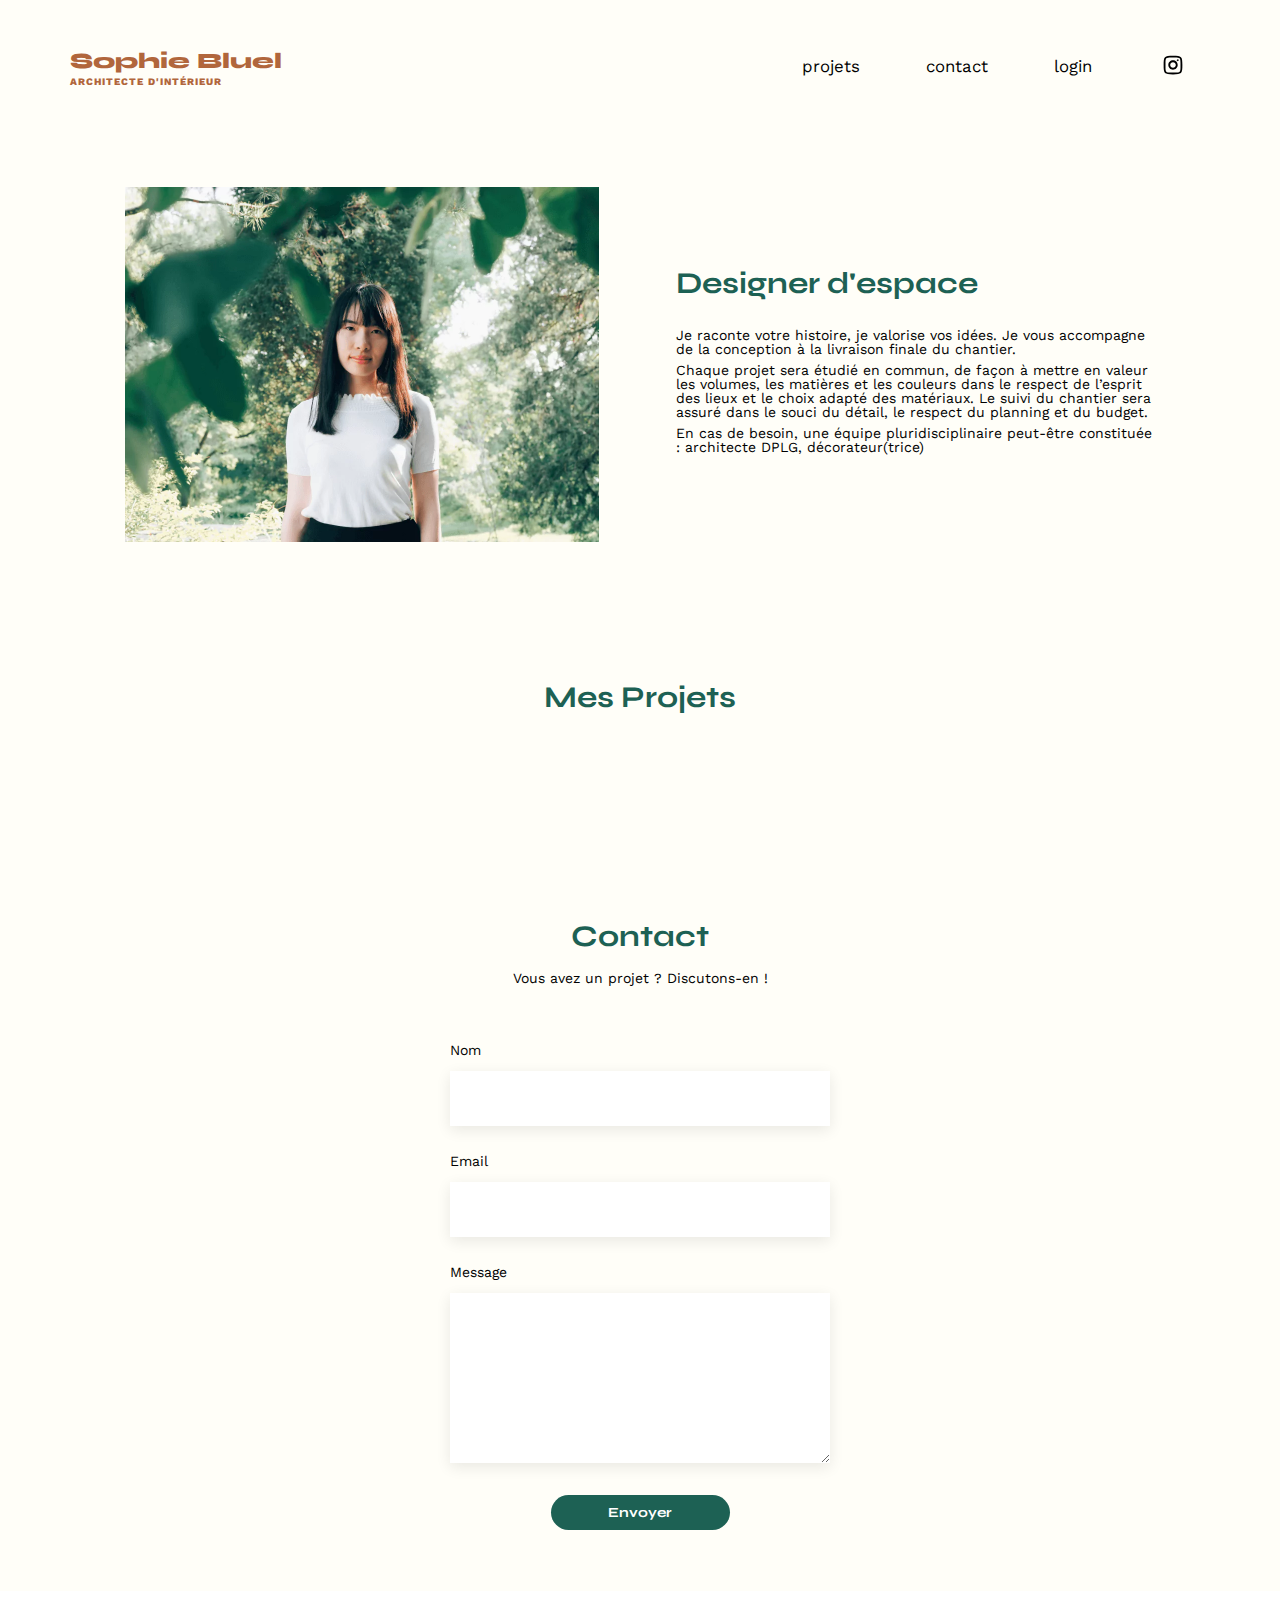
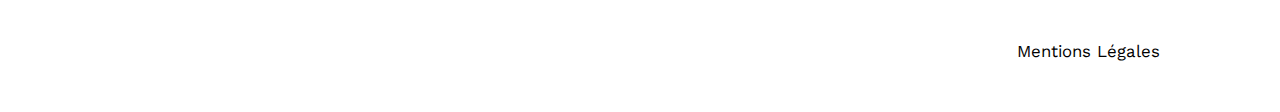
==== commit ad3953b8: "Étape 4 : Vérifiez l'ensemble du projet et s'assurer du traitement des erreurs dans les formulaires" ====
--- a/index.html
+++ b/index.html
@@ -7,7 +7,7 @@
 	<link rel="preconnect" href="https://fonts.googleapis.com">
 	<link rel="preconnect" href="https://fonts.gstatic.com" crossorigin>
 	<link href="https://fonts.googleapis.com/css2?family=Syne:wght@700;800&family=Work+Sans&display=swap" rel="stylesheet">
-	<meta name="description" content="">
+	<meta name="description" content="Site de Sophie Bluel - Architecte d'intérieur">
 	<link rel="stylesheet" href="css/style.css">
 </head>
 
@@ -35,7 +35,7 @@
 				<li>
 					<a href="#portfolio">projets</a></li>
 				<li>
-					<a href="#contact">contact</a></li>
+					<a href="#contact-form">contact</a></li>
 				<li>
 					<a href="./pages/login.html" id="login__label">login</a></li>
 				<li>
@@ -82,66 +82,6 @@
 					<section class="modal-delete modal__page--1">
 
 						<div class="modal-delete__gallery">
-							<figure>
-								<img src="assets/images/abajour-tahina.webp" class="modal-delete__image" alt="Abajour Tahina">
-								<span class="modal-delete__icon">
-									<img src="assets/icons/trash.svg" class="modal-delete__trash" alt="Icône pour supprimer un projet">	
-								</span>
-								</figure>
-							<figure>
-								<img src="assets/images/appartement-paris-v.webp" class="modal-delete__image" alt="Appartement Paris V">
-								<span class="modal-delete__icon">
-									<img src="assets/icons/trash.svg" class="modal-delete__trash" alt="Icône pour supprimer un projet">	
-								</span>
-							</figure>
-							<figure>
-								<img src="assets/images/restaurant-sushisen-londres.webp" class="modal-delete__image" alt="Restaurant Sushisen - Londres">
-								<span class="modal-delete__icon">
-									<img src="assets/icons/trash.svg" class="modal-delete__trash" alt="Icône pour supprimer un projet">	
-								</span>
-							</figure>
-							<figure>
-								<img src="assets/images/la-balisiere.webp" class="modal-delete__image" alt="Villa La Balisiere - Port Louis">
-								<span class="modal-delete__icon">
-									<img src="assets/icons/trash.svg" class="modal-delete__trash" alt="Icône pour supprimer un projet">	
-								</span>
-							</figure>
-							<figure>
-								<img src="assets/images/structures-thermopolis.webp" class="modal-delete__image" alt="Structures Thermopolis">
-								<span class="modal-delete__icon">
-									<img src="assets/icons/trash.svg" class="modal-delete__trash" alt="Icône pour supprimer un projet">	
-								</span>
-							</figure>
-							<figure>
-								<img src="assets/images/appartement-paris-x.webp" class="modal-delete__image" alt="Appartement Paris X">
-								<span class="modal-delete__icon">
-									<img src="assets/icons/trash.svg" class="modal-delete__trash" alt="Icône pour supprimer un projet">	
-								</span>
-							</figure>
-							<figure>
-								<img src="assets/images/la-balisiere.webp" class="modal-delete__image" alt="Villa La Balisiere - Port Louis">
-								<span class="modal-delete__icon">
-									<img src="assets/icons/trash.svg" class="modal-delete__trash" alt="Icône pour supprimer un projet">	
-								</span>
-							</figure>
-							<figure>
-								<img src="assets/images/structures-thermopolis.webp" class="modal-delete__image" alt="Structures Thermopolis">
-								<span class="modal-delete__icon">
-									<img src="assets/icons/trash.svg" class="modal-delete__trash" alt="Icône pour supprimer un projet">	
-								</span>
-							</figure>
-							<figure>
-								<img src="assets/images/appartement-paris-x.webp" class="modal-delete__image" alt="Appartement Paris X">
-								<span class="modal-delete__icon">
-									<img src="assets/icons/trash.svg" class="modal-delete__trash" alt="Icône pour supprimer un projet">	
-								</span>
-							</figure>
-							<figure>
-								<img src="assets/images/appartement-paris-x.webp" class="modal-delete__image" alt="Appartement Paris X">
-								<span class="modal-delete__icon">
-									<img src="assets/icons/trash.svg" class="modal-delete__trash" alt="Icône pour supprimer un projet">	
-								</span>
-							</figure>
 						</div>
 
 						<div class="modal-delete__nav">
@@ -159,36 +99,32 @@
 							<div class="photo-upload">
 								<img 
 									src="assets/icons/upload-photo.svg" 
-									class="photo-upload__image" 
-									alt="Icône représentant une image-type">
+									class="photo-upload__placeholder" 
+									height="61">
 								<label 
 									for="photo-file" 
-									class="photo-upload__label">
-									<strong>+ Ajouter photo</strong>
+									class="photo-label">
+									<p class="photo-label__button"><strong>+ Ajouter photo</strong></p>
 								</label>
 								<input 
 									type="file" 
 									id="photo-file"
 									name="photo-file" 
+									value="+ Ajouter photo" 
 									class="photo-upload__input" 
 									accept="image/jpg, image/png" />
-								<p>jpg, png : 4mo max</p>
+								<p class="photo-upload__details">jpg, png : 4mo max</p>
 							</div>
-
-
-							<label for="photo-title" class="photo-title__label">Titre</label>
+							<label for="photo-title" class="photo__title">Titre</label>
 							<input type="text" name="photo-title" id="photo-title">
 
-							<label for="photo-category" class="photo-category__label">Catégorie</label>
+							<label for="photo-category" class="photo__category">Catégorie</label>
 							<select name="categories" id="photo-category">
-								<option value=""></option>
-								<option value="objets">Objets</option>
-								<option value="appartements">Appartements</option>
-								<option value="bar-et-restaurant">Bar & Restaurant</option>
+								<option id="default-category" selected="true" disabled="disabled">Sélectionner une catégorie</option>
 							</select>
 
 							<div class="modal-add__border">
-								<input type="submit" value="Valider" id="save-project" class="cta modal__cta" disabled>
+								<input type="button" value="Valider" id="save-project" class="cta modal__cta" disabled>
 							</div>
 
 						</form>
@@ -231,13 +167,13 @@
 		<section id="contact-form" class="section-form section-form--contact">
 			<h2>Contact</h2>
 			<p>Vous avez un projet ? Discutons-en !</p>
-			<form action="#" method="post">
+			<form action="#" method="post" class="contact-form" autocomplete="on">
 				<label for="name">Nom</label>
-				<input type="text" name="name" id="name">
+				<input type="text" name="name" id="name" required autocomplete="on">
 				<label for="email">Email</label>
-				<input type="email" name="email" id="email">
-				<label for="message">Message</label>
-				<textarea name="message" id="message" cols="30" rows="10"></textarea>
+				<input type="email" name="email" id="email" required autocomplete="email">
+				<label for="contact-message">Message</label>
+				<textarea name="contact-message" id="contact-message" cols="30" rows="10" required></textarea>
 				<input type="submit" value="Envoyer" class="cta contact__cta">
 			</form>
 		</section>
--- a/css/style.css
+++ b/css/style.css
@@ -29,7 +29,6 @@
   vertical-align: baseline;
 }
 
-/* HTML5 display-role reset for older browsers */
 article, aside, details, figcaption, figure,
 footer, header, hgroup, menu, nav, section {
   display: block;
@@ -42,6 +41,7 @@
 img {
   vertical-align: middle;
   max-width: 100%;
+  object-fit: cover;
 }
 
 ol, ul {
@@ -134,24 +134,41 @@
 
 header {
   display: flex;
-  justify-content: space-between;
+  flex-direction: column;
   padding: 50px 40px;
+}
+@media screen and (width >= 768px) {
+  header {
+    flex-direction: row;
+    justify-content: space-between;
+  }
 }
 
 nav ul {
   list-style-type: none;
 }
 nav li {
-  padding-left: 44px;
   font-size: 1.2em;
+  padding-right: 22px;
+}
+@media screen and (width >= 768px) {
+  nav li {
+    padding-left: 44px;
+  }
 }
 nav li a:hover {
   color: #B1663C;
 }
 
 #introduction {
+  flex-direction: column;
   gap: 72px;
   padding-bottom: 90px;
+}
+@media screen and (width >= 768px) {
+  #introduction {
+    flex-direction: row;
+  }
 }
 #introduction figure {
   flex: 1;
@@ -162,6 +179,12 @@
 }
 #introduction article {
   flex: 1;
+  padding: 0 20px;
+}
+@media screen and (width >= 768px) {
+  #introduction article {
+    padding: 0;
+  }
 }
 #introduction h2 {
   margin-bottom: 1em;
@@ -184,16 +207,10 @@
   justify-content: flex-end;
   margin: 2em;
 }
-
-.footer-login {
+footer-login {
   margin-top: 300px;
 }
 
-/*
-  ========================================
-  $Icons
-  ========================================
-*/
 /*
   ========================================
   $Portfolio
@@ -221,10 +238,19 @@
 
 .gallery {
   display: grid;
-  grid-template-columns: 1fr 1fr 1fr;
-  grid-column-gap: 20px;
-  grid-row-gap: 20px;
+  grid-template-columns: 1fr;
+  grid-gap: 20px;
   padding-top: 41px;
+}
+@media screen and (width >= 768px) {
+  .gallery {
+    grid-template-columns: 1fr 1fr;
+  }
+}
+@media screen and (width > 1024px) {
+  .gallery {
+    grid-template-columns: 1fr 1fr 1fr;
+  }
 }
 .gallery img {
   width: 100%;
@@ -235,6 +261,7 @@
 
 .filters {
   align-items: center;
+  flex-wrap: wrap;
   gap: 10px;
   margin-bottom: 10px;
 }
@@ -272,20 +299,37 @@
   text-align: center;
 }
 .section-form h2 {
-  margin-bottom: 20px;
+  margin-bottom: 10px;
+}
+@media screen and (width >= 768px) {
+  .section-form h2 {
+    margin-bottom: 20px;
+  }
 }
 .section-form form {
   text-align: left;
-  margin-top: 30px;
-  display: flex;
-  flex-direction: column;
+  margin-top: 10px;
+  display: flex;
+  flex-direction: column;
+  padding: 0 20px;
+}
+@media screen and (width >= 768px) {
+  .section-form form {
+    padding: 0;
+    margin-top: 30px;
+  }
 }
 .section-form label {
-  margin: 2em 0 1em 0;
+  margin: 2em 0 1em;
 }
 
 .section-form--contact {
-  padding: 57px 0 45px 0;
+  padding: 40px 20px;
+}
+@media screen and (width >= 768px) {
+  .section-form--contact {
+    padding: 57px 0 45px;
+  }
 }
 
 .cta {
@@ -293,7 +337,7 @@
   font-size: 14px;
   font-weight: 700;
   text-align: center;
-  margin: 2em auto;
+  margin: 2rem auto 1rem;
   padding: 9px 15px;
   border-radius: 60px;
   border: none;
@@ -301,8 +345,11 @@
   color: #fff;
   background-color: #1D6154;
 }
-.cta:hover, .cta:focus {
+.cta:hover {
   background-color: #0E2F28;
+}
+.cta:focus-visible {
+  outline: none;
 }
 
 .filters__cta {
@@ -339,22 +386,27 @@
 .modal__cta:disabled {
   width: 237px;
   background-color: #A7A7A7;
-}
-
-/* Login */
+  cursor: default;
+}
+
 .section-form--login {
   flex-direction: column;
-  padding: 150px 0px 355px 0px;
+  padding: 50px 0;
+}
+@media screen and (width >= 768px) {
+  .section-form--login {
+    padding: 75px 0;
+  }
 }
 .section-form--login a {
   text-decoration: underline;
+  padding-top: 15px;
 }
 
 #login-form__wrapper .error {
   border: 2px solid #B1663C;
 }
 
-/* Banner editor mode */
 .banner-editor-mode {
   align-items: center;
   background-color: #000;
@@ -366,13 +418,22 @@
   padding-left: 10px;
 }
 
-/* Default is-logged-out */
 .visitor-mode {
   display: block;
 }
 
 .editor-mode {
   display: none;
+}
+
+.message--ok {
+  padding-top: 21px;
+  color: #1D6154;
+}
+
+.message--error {
+  padding-top: 21px;
+  color: #B1663C;
 }
 
 /*
@@ -389,10 +450,13 @@
   display: none;
 }
 
+html:has(dialog[open]) {
+  overflow: hidden;
+}
+
 .modal {
   width: 647px;
   height: 685px;
-  overflow: hidden;
   border-radius: 10px;
   border: 0;
   box-shadow: 0 0 1em rgba(0, 0, 0, 0.3);
@@ -421,14 +485,29 @@
   text-align: center;
 }
 .modal__wrapper {
-  padding: 40px 105px;
+  padding: 20px 50px;
+}
+@media screen and (width >= 768px) {
+  .modal__wrapper {
+    padding: 40px 105px;
+  }
 }
 
 .modal-delete__gallery {
   display: grid;
-  grid-template-columns: repeat(5, 1fr);
+  grid-template-columns: repeat(3, 1fr);
   grid-column-gap: 9px;
   grid-row-gap: 28px;
+}
+@media screen and (width >= 768px) {
+  .modal-delete__gallery {
+    grid-template-columns: repeat(4, 1fr);
+  }
+}
+@media screen and (width > 1024px) {
+  .modal-delete__gallery {
+    grid-template-columns: repeat(5, 1fr);
+  }
 }
 .modal-delete figure {
   position: relative;
@@ -455,7 +534,7 @@
 }
 .modal-delete__nav {
   align-items: center;
-  margin-top: 67px;
+  margin-top: 47px;
   padding-top: 38px;
   border-top: 2px solid #b3b3b3;
 }
@@ -467,7 +546,11 @@
   text-align: left;
   display: flex;
   flex-direction: column;
-  width: 420px;
+}
+@media screen and (width >= 768px) {
+  .modal-add__form {
+    width: 420px;
+  }
 }
 .modal-add__border {
   align-items: center;
@@ -478,18 +561,11 @@
 
 .photo-upload {
   flex-direction: column;
-  gap: 7px;
+  position: relative;
   background-color: #E8F1F6;
-  padding: 22px 0 19px 0;
-}
-.photo-upload__label {
-  display: inline-block;
-  background-color: #CBD6DC;
-  color: #306685;
-  margin-top: 6px;
-  padding: 10px 33px;
-  border-radius: 50px;
-  cursor: pointer;
+}
+.photo-upload__placeholder {
+  padding: 22px 0 13px;
 }
 .photo-upload__input {
   position: absolute;
@@ -501,17 +577,35 @@
   overflow: hidden;
   clip-path: circle(0);
 }
-.photo-upload p {
+.photo-upload__details {
   font-size: 10px;
   color: #444444;
-}
-
-.photo-title__label {
+  padding: 7px 0 19px;
+}
+
+.photo__title {
   padding: 30px 0 10px;
 }
-
-.photo-category__label {
+.photo__category {
   padding: 21px 0 10px;
 }
+.photo-label {
+  display: flex;
+  flex-direction: column;
+  justify-content: center;
+  align-items: center;
+  cursor: pointer;
+}
+.photo-label__button {
+  background-color: #CBD6DC;
+  color: #306685;
+  padding: 10px 33px;
+  border-radius: 50px;
+  border: none;
+}
+.photo-label--uploaded {
+  max-height: 166px;
+  object-fit: contain;
+}
 
 /*# sourceMappingURL=style.css.map */
